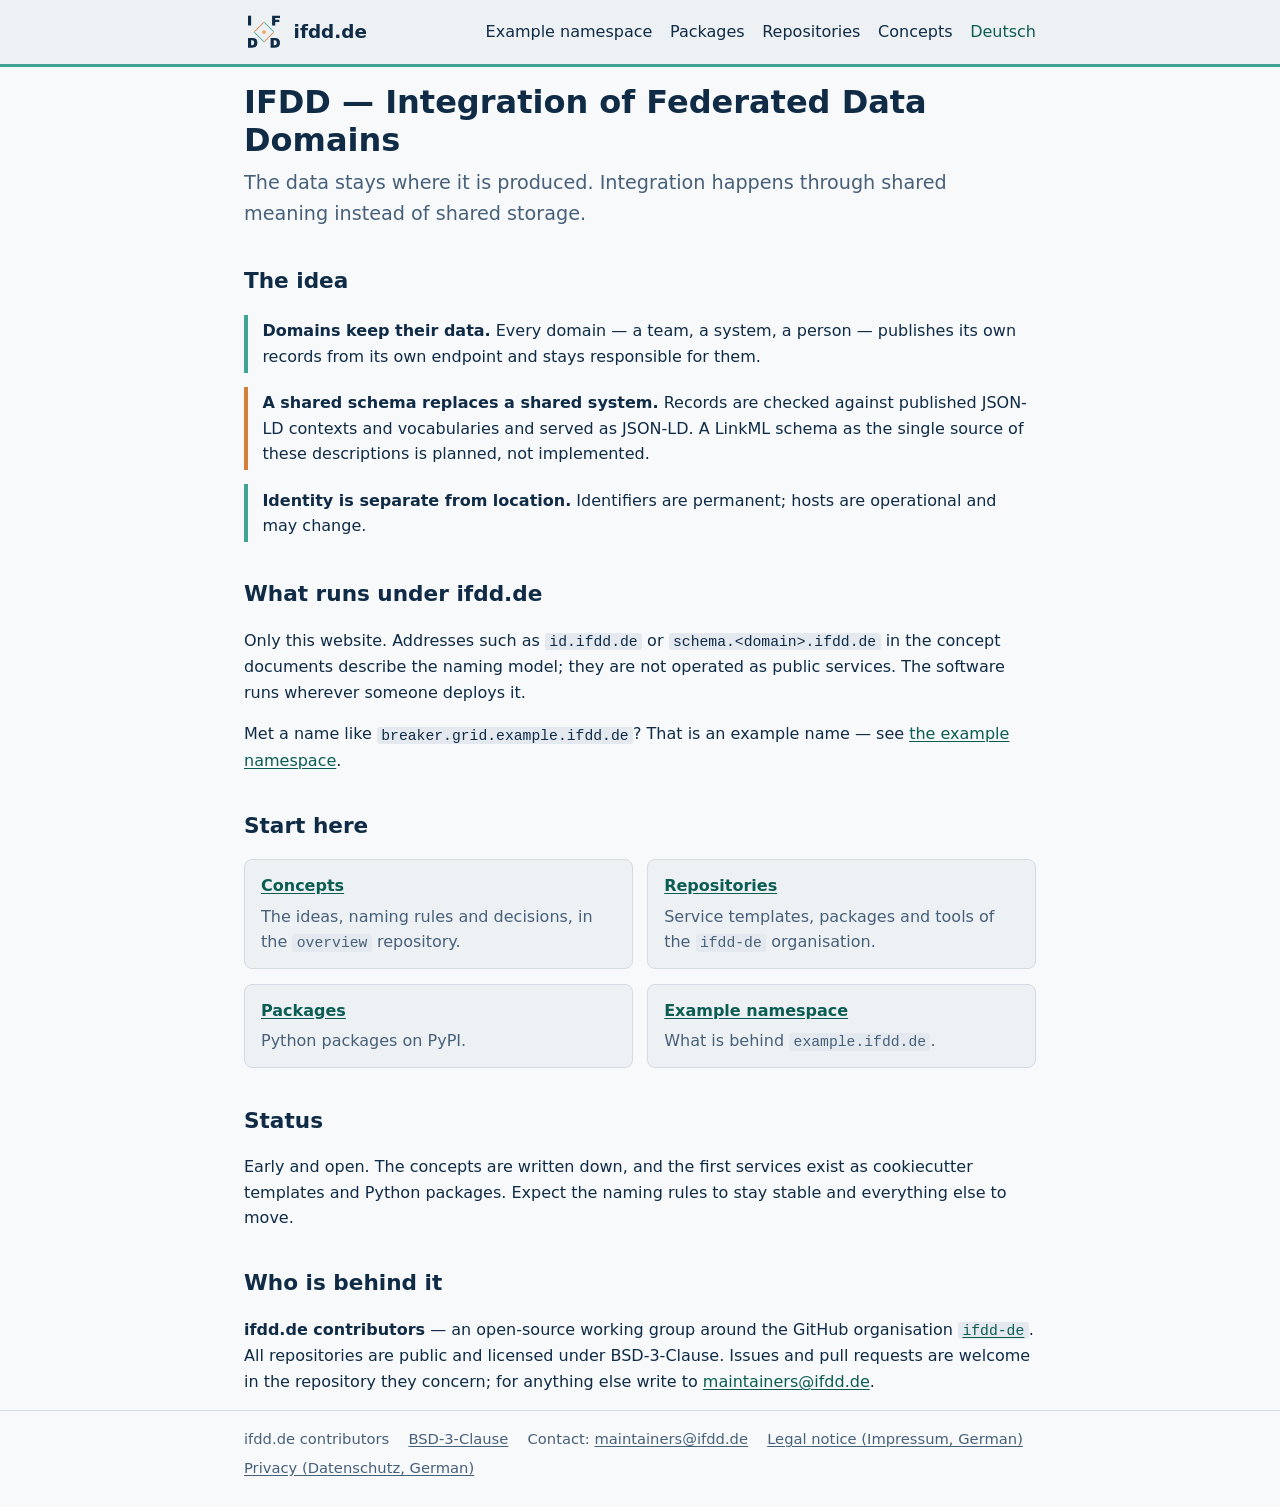
==== site/index.html @ c4a86932 "first commit" ====
<!DOCTYPE html>
<html lang="en">
<head>
  <meta charset="utf-8">
  <meta name="viewport" content="width=device-width, initial-scale=1">
  <title>IFDD - Integration of Federated Data Domains</title>
  <meta name="description" content="IFDD keeps data in the domains that produce it and integrates it through shared meaning instead of shared storage.">
  <link rel="canonical" href="https://ifdd.de/">
  <link rel="alternate" hreflang="en" href="https://ifdd.de/">
  <link rel="alternate" hreflang="de" href="https://ifdd.de/de/">
  <link rel="alternate" hreflang="x-default" href="https://ifdd.de/">
  <link rel="icon" href="assets/ifdd-favicon.ico" sizes="any">
  <link rel="icon" href="assets/ifdd-favicon.svg" type="image/svg+xml">
  <link rel="stylesheet" href="assets/style.css">
</head>
<body>
  <header class="site-header">
    <div class="wrap">
      <a class="brand" href="">
        <picture>
          <source srcset="assets/ifdd-monogram-dark.svg" media="(prefers-color-scheme: dark)">
          <img src="assets/ifdd-monogram-light.svg" alt="IFDD logo" width="40" height="40">
        </picture>
        <span>ifdd.de</span>
      </a>
      <nav class="site-nav">
        <a href="example/">Example namespace</a>
        <a href="packages/">Packages</a>
        <a href="repositories/">Repositories</a>
        <a href="https://github.com/ifdd-de/overview">Concepts</a>
        <a class="lang" href="de/" hreflang="de" lang="de">Deutsch</a>
      </nav>
    </div>
  </header>
  <main class="wrap">

    <h1>IFDD &mdash; Integration of Federated Data Domains</h1>
    <p class="lead">The data stays where it is produced. Integration happens
    through shared meaning instead of shared storage.</p>

    <h2>The idea</h2>
    <ul class="ideas">
      <li><strong>Domains keep their data.</strong> Every domain &mdash; a team,
      a system, a person &mdash; publishes its own records from its own endpoint
      and stays responsible for them.</li>
      <li><strong>A shared schema replaces a shared system.</strong> Records are
      checked against published JSON-LD contexts and vocabularies and served as
      JSON-LD. A LinkML schema as the single source of these descriptions is
      planned, not implemented.</li>
      <li><strong>Identity is separate from location.</strong> Identifiers are
      permanent; hosts are operational and may change.</li>
    </ul>

    <h2>What runs under ifdd.de</h2>
    <p>Only this website. Addresses such as <code>id.ifdd.de</code> or
    <code>schema.&lt;domain&gt;.ifdd.de</code> in the concept documents describe
    the naming model; they are not operated as public services. The software
    runs wherever someone deploys it.</p>
    <p>Met a name like <code>breaker.grid.example.ifdd.de</code>? That is an
    example name &mdash; see <a href="example/">the example namespace</a>.</p>

    <h2>Start here</h2>
    <ul class="cards">
      <li><a href="https://github.com/ifdd-de/overview">Concepts</a>
        <p>The ideas, naming rules and decisions, in the <code>overview</code>
        repository.</p></li>
      <li><a href="repositories/">Repositories</a>
        <p>Service templates, packages and tools of the <code>ifdd-de</code>
        organisation.</p></li>
      <li><a href="packages/">Packages</a>
        <p>Python packages on PyPI.</p></li>
      <li><a href="example/">Example namespace</a>
        <p>What is behind <code>example.ifdd.de</code>.</p></li>
    </ul>

    <h2>Status</h2>
    <p>Early and open. The concepts are written down, and the first services
    exist as cookiecutter templates and Python packages. Expect the naming rules
    to stay stable and everything else to move.</p>

    <h2>Who is behind it</h2>
    <p><strong>ifdd.de contributors</strong> &mdash; an open-source working group
    around the GitHub organisation <a href="https://github.com/ifdd-de"><code>ifdd-de</code></a>. All
    repositories are public and licensed under BSD-3-Clause. Issues and pull
    requests are welcome in the repository they concern; for anything else write
    to <a href="mailto:maintainers@ifdd.de">maintainers@ifdd.de</a>.</p>
  </main>
  <footer class="site-footer">
    <div class="wrap">
      <ul>
        <li>ifdd.de contributors</li>
        <li><a href="https://github.com/ifdd-de/website/blob/main/LICENSE">BSD-3-Clause</a></li>
        <li>Contact: <a href="mailto:maintainers@ifdd.de">maintainers@ifdd.de</a></li>
        <li><a href="impressum/" hreflang="de">Legal notice (Impressum, German)</a></li>
        <li><a href="datenschutz/" hreflang="de">Privacy (Datenschutz, German)</a></li>
      </ul>
    </div>
  </footer>
</body>
</html>
---- site/assets/style.css ----
/* ifdd.de - one stylesheet for all pages. No web fonts, no external
   resources. Colours come from the IFDD brand (overview/brand). */

:root {
  --bg: #f7f9fb;
  --bg-alt: #edf1f4;
  --fg: #0f2b46;
  --muted: #47607a;
  --link: #0b5c52;
  --accent: #3fa396;
  --accent-2: #d2803a;
  --border: #d3dce4;
  --code-bg: #e3e9ee;
  color-scheme: light dark;
}

@media (prefers-color-scheme: dark) {
  :root {
    --bg: #0b2035;
    --bg-alt: #0f2b46;
    --fg: #edf1f4;
    --muted: #a9bccd;
    --link: #7fd3c6;
    --border: #23425f;
    --code-bg: #163654;
  }
}

* { box-sizing: border-box; }

html {
  font-family: system-ui, -apple-system, "Segoe UI", Roboto, "Helvetica Neue", Arial, sans-serif;
  font-size: 100%;
  line-height: 1.6;
  background: var(--bg);
  color: var(--fg);
}

body { margin: 0; }

a { color: var(--link); text-underline-offset: 0.15em; }
a:hover { text-decoration-thickness: 2px; }

code {
  font-family: ui-monospace, SFMono-Regular, Menlo, Consolas, monospace;
  font-size: 0.92em;
  background: var(--code-bg);
  padding: 0.05em 0.3em;
  border-radius: 3px;
  overflow-wrap: break-word;
}

pre {
  background: var(--code-bg);
  padding: 0.8rem 1rem;
  border-radius: 6px;
  overflow-x: auto;
}
pre code { background: none; padding: 0; }

.wrap { max-width: 52rem; margin: 0 auto; padding: 0 1.25rem; }

/* Header */
.site-header {
  border-bottom: 3px solid var(--accent);
  background: var(--bg-alt);
}
.site-header .wrap {
  display: flex;
  flex-wrap: wrap;
  align-items: center;
  gap: 0.5rem 1.5rem;
  padding-top: 0.75rem;
  padding-bottom: 0.75rem;
}
.brand {
  display: flex;
  align-items: center;
  gap: 0.6rem;
  color: var(--fg);
  text-decoration: none;
  font-weight: 700;
  font-size: 1.15rem;
}
.brand img { width: 2.5rem; height: 2.5rem; display: block; }
.site-nav { display: flex; flex-wrap: wrap; gap: 0.25rem 1.1rem; margin-left: auto; }
.site-nav a { text-decoration: none; color: var(--fg); }
.site-nav a:hover, .site-nav a[aria-current="page"] {
  text-decoration: underline;
  text-decoration-color: var(--accent);
  text-decoration-thickness: 2px;
}
.site-nav .lang { color: var(--link); }

/* Content */
main { padding: 1.5rem 0 3rem; }
h1 { font-size: 2rem; line-height: 1.2; margin: 1rem 0 0.5rem; }
h2 { font-size: 1.35rem; margin: 2.2rem 0 0.6rem; }
h3 { font-size: 1.1rem; margin: 1.4rem 0 0.3rem; }
.lead { font-size: 1.2rem; color: var(--muted); margin-top: 0; }

.ideas { list-style: none; padding: 0; display: grid; gap: 0.9rem; }
.ideas li {
  border-left: 4px solid var(--accent);
  padding: 0.2rem 0 0.2rem 0.9rem;
}
.ideas li:nth-child(2) { border-left-color: var(--accent-2); }

.cards {
  display: grid;
  grid-template-columns: repeat(auto-fit, minmax(17rem, 1fr));
  gap: 0.9rem;
  padding: 0;
  list-style: none;
}
.cards li {
  border: 1px solid var(--border);
  border-radius: 8px;
  padding: 0.8rem 1rem;
  background: var(--bg-alt);
}
.cards a { font-weight: 600; }
.cards p { margin: 0.3rem 0 0; color: var(--muted); }

.note {
  border: 1px solid var(--border);
  border-left: 4px solid var(--accent-2);
  border-radius: 6px;
  padding: 0.6rem 1rem;
  background: var(--bg-alt);
}

table { border-collapse: collapse; width: 100%; margin: 0.8rem 0; }
th, td {
  text-align: left;
  vertical-align: top;
  padding: 0.45rem 0.6rem;
  border-bottom: 1px solid var(--border);
}
th { font-weight: 600; }
.table-scroll { overflow-x: auto; }
.repos td:first-child { width: 9.5rem; }

/* Footer */
.site-footer {
  border-top: 1px solid var(--border);
  color: var(--muted);
  font-size: 0.92rem;
}
.site-footer .wrap { padding-top: 1rem; padding-bottom: 2rem; }
.site-footer ul { list-style: none; padding: 0; margin: 0; display: flex; flex-wrap: wrap; gap: 0.3rem 1.2rem; }
.site-footer a { color: var(--muted); }

@media (max-width: 36rem) {
  h1 { font-size: 1.6rem; }
  .site-nav { margin-left: 0; }
}
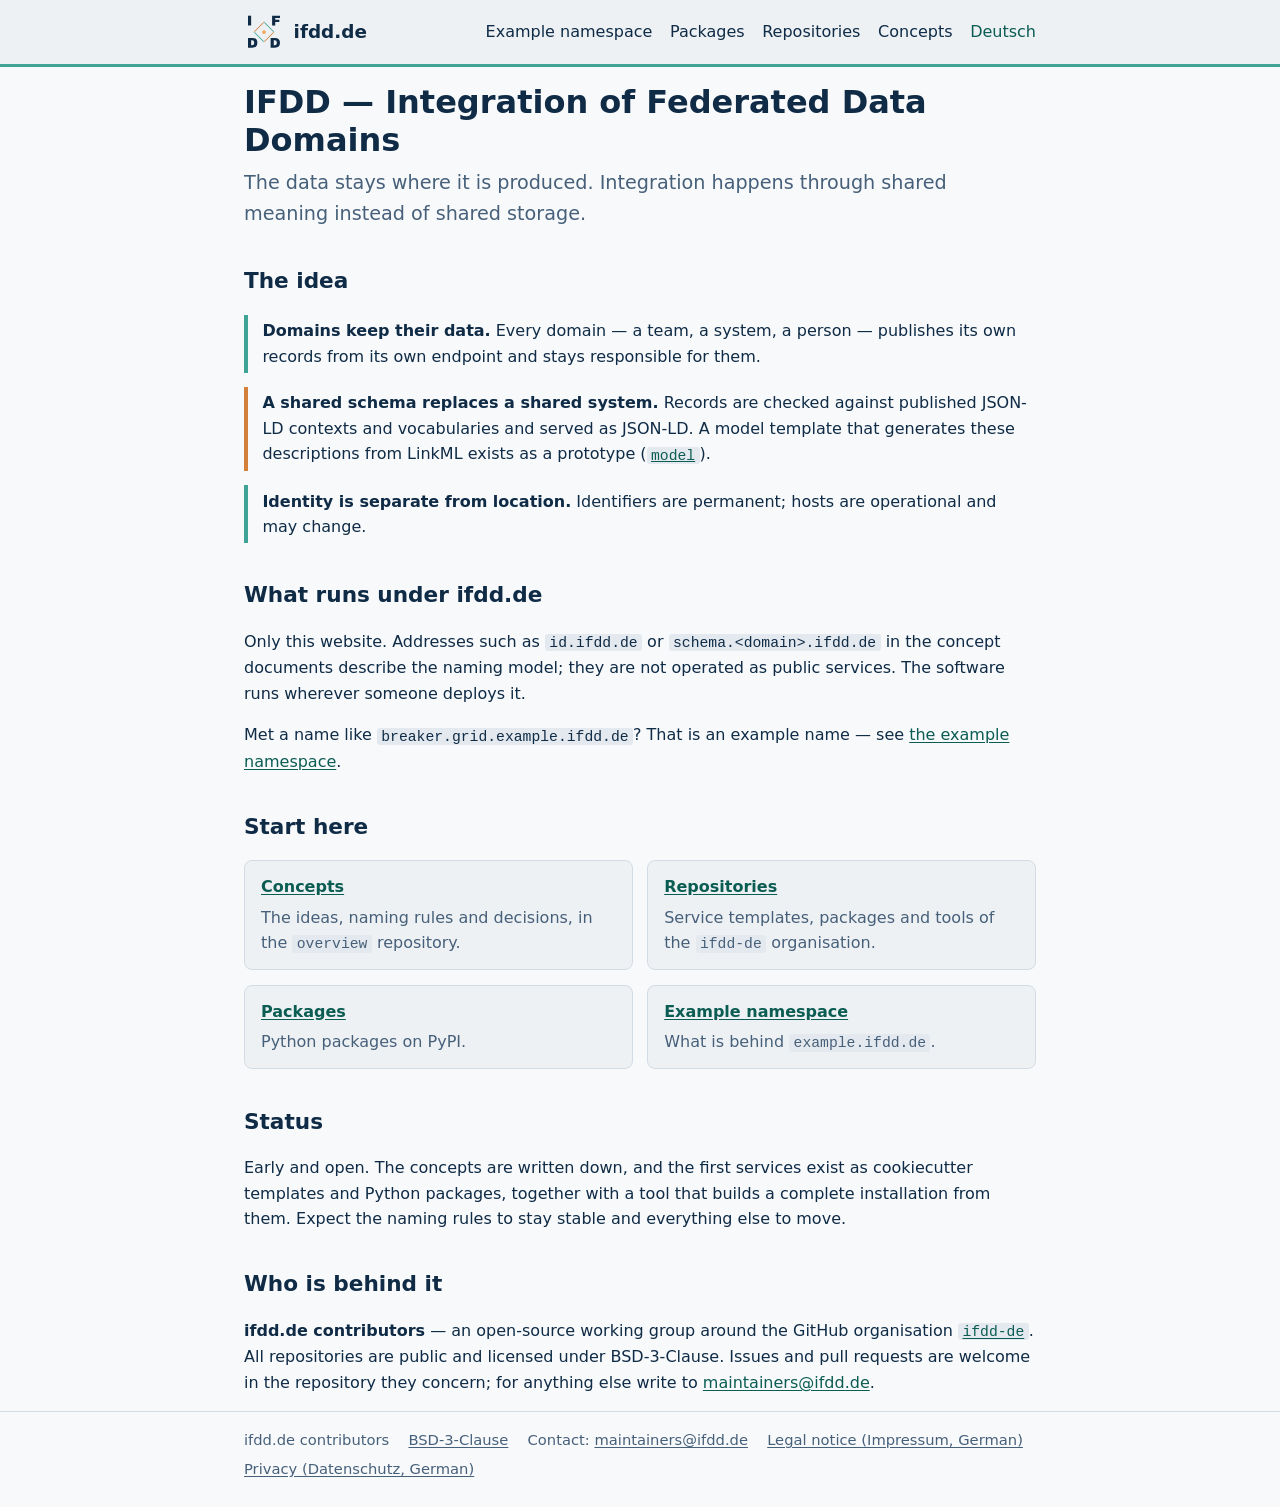
==== commit 9314daa1: "pin workflow actions to SHA" ====
--- a/site/index.html
+++ b/site/index.html
@@ -45,8 +45,9 @@
       and stays responsible for them.</li>
       <li><strong>A shared schema replaces a shared system.</strong> Records are
       checked against published JSON-LD contexts and vocabularies and served as
-      JSON-LD. A LinkML schema as the single source of these descriptions is
-      planned, not implemented.</li>
+      JSON-LD. A model template that generates these descriptions from LinkML
+      exists as a prototype
+      (<a href="https://github.com/ifdd-de/model"><code>model</code></a>).</li>
       <li><strong>Identity is separate from location.</strong> Identifiers are
       permanent; hosts are operational and may change.</li>
     </ul>
@@ -75,8 +76,9 @@
 
     <h2>Status</h2>
     <p>Early and open. The concepts are written down, and the first services
-    exist as cookiecutter templates and Python packages. Expect the naming rules
-    to stay stable and everything else to move.</p>
+    exist as cookiecutter templates and Python packages, together with a tool
+    that builds a complete installation from them. Expect the naming rules to
+    stay stable and everything else to move.</p>
 
     <h2>Who is behind it</h2>
     <p><strong>ifdd.de contributors</strong> &mdash; an open-source working group
